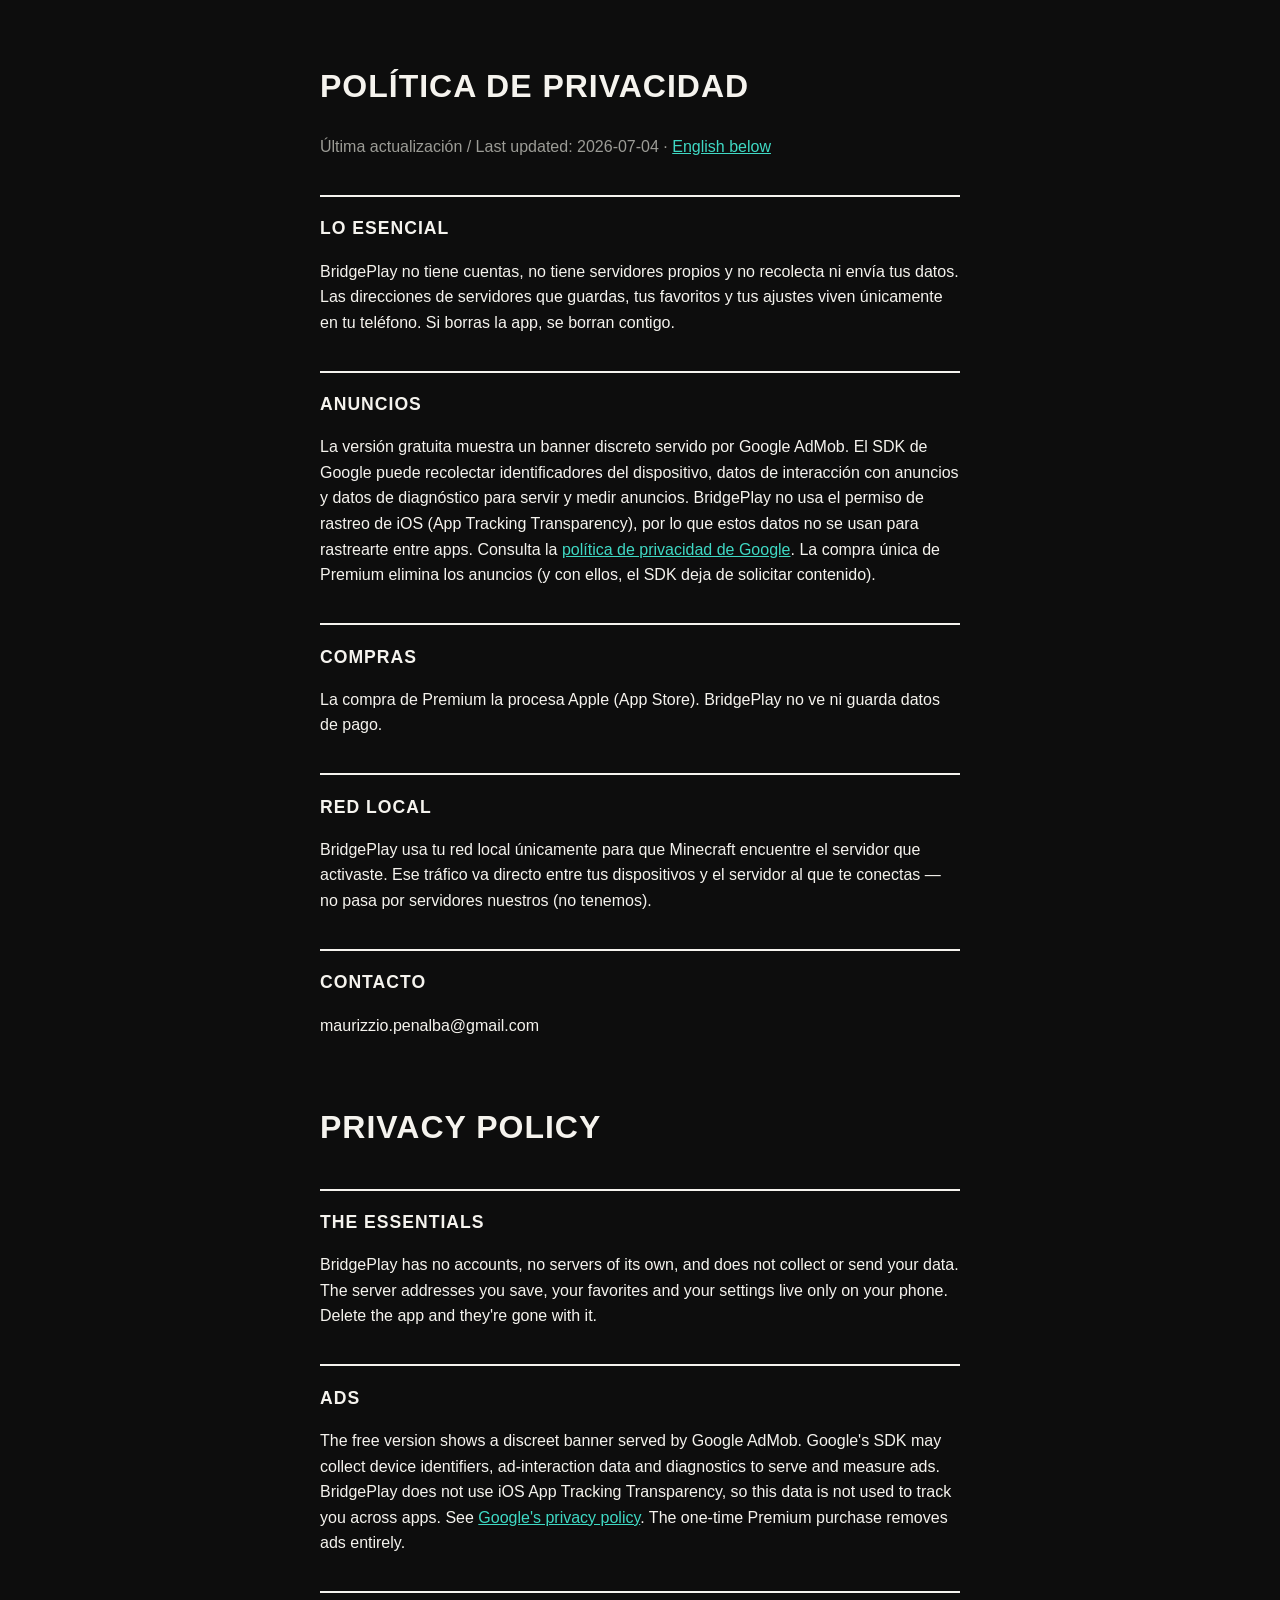
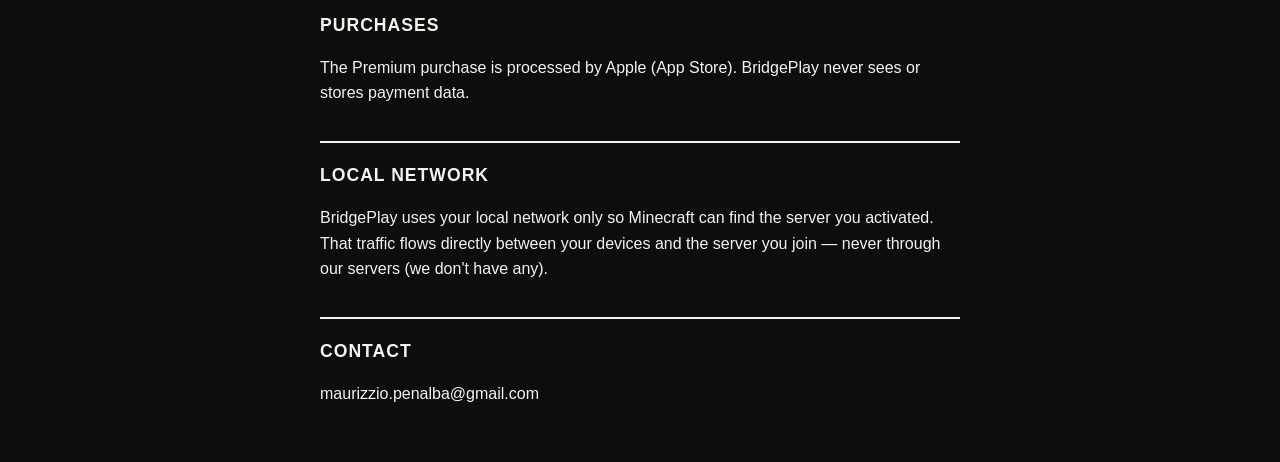
==== privacy.html @ 8f5a3509 "Sitio de soporte de BridgePlay: soporte, privacidad y banner propio" ====
<!DOCTYPE html>
<html lang="es">
<head>
<meta charset="utf-8">
<meta name="viewport" content="width=device-width, initial-scale=1">
<title>BridgePlay — Política de privacidad / Privacy Policy</title>
<style>
  body { background:#0D0D0D; color:#F5F3EE; font-family:-apple-system,Helvetica,Arial,sans-serif;
         max-width:640px; margin:0 auto; padding:40px 20px; line-height:1.6; }
  h1,h2 { text-transform:uppercase; letter-spacing:1px; }
  h2 { margin-top:2em; border-top:2px solid #F5F3EE; padding-top:1em; font-size:1.1em; }
  .dim { color:#9C9C96; }
  a { color:#3FD9C4; }
</style>
</head>
<body>
<h1>Política de privacidad</h1>
<p class="dim">Última actualización / Last updated: 2026-07-04 · <a href="#en">English below</a></p>

<h2>Lo esencial</h2>
<p>BridgePlay no tiene cuentas, no tiene servidores propios y no recolecta ni envía tus datos.
Las direcciones de servidores que guardas, tus favoritos y tus ajustes viven únicamente en tu teléfono.
Si borras la app, se borran contigo.</p>

<h2>Anuncios</h2>
<p>La versión gratuita muestra un banner discreto servido por Google AdMob. El SDK de Google puede
recolectar identificadores del dispositivo, datos de interacción con anuncios y datos de diagnóstico
para servir y medir anuncios. BridgePlay no usa el permiso de rastreo de iOS (App Tracking Transparency),
por lo que estos datos no se usan para rastrearte entre apps. Consulta la
<a href="https://policies.google.com/privacy">política de privacidad de Google</a>.
La compra única de Premium elimina los anuncios (y con ellos, el SDK deja de solicitar contenido).</p>

<h2>Compras</h2>
<p>La compra de Premium la procesa Apple (App Store). BridgePlay no ve ni guarda datos de pago.</p>

<h2>Red local</h2>
<p>BridgePlay usa tu red local únicamente para que Minecraft encuentre el servidor que activaste.
Ese tráfico va directo entre tus dispositivos y el servidor al que te conectas — no pasa por
servidores nuestros (no tenemos).</p>

<h2>Contacto</h2>
<p>maurizzio.penalba@gmail.com</p>

<h1 id="en" style="margin-top:2em;">Privacy Policy</h1>

<h2>The essentials</h2>
<p>BridgePlay has no accounts, no servers of its own, and does not collect or send your data.
The server addresses you save, your favorites and your settings live only on your phone.
Delete the app and they're gone with it.</p>

<h2>Ads</h2>
<p>The free version shows a discreet banner served by Google AdMob. Google's SDK may collect
device identifiers, ad-interaction data and diagnostics to serve and measure ads. BridgePlay does
not use iOS App Tracking Transparency, so this data is not used to track you across apps. See
<a href="https://policies.google.com/privacy">Google's privacy policy</a>.
The one-time Premium purchase removes ads entirely.</p>

<h2>Purchases</h2>
<p>The Premium purchase is processed by Apple (App Store). BridgePlay never sees or stores payment data.</p>

<h2>Local network</h2>
<p>BridgePlay uses your local network only so Minecraft can find the server you activated. That
traffic flows directly between your devices and the server you join — never through our servers
(we don't have any).</p>

<h2>Contact</h2>
<p>maurizzio.penalba@gmail.com</p>
</body>
</html>
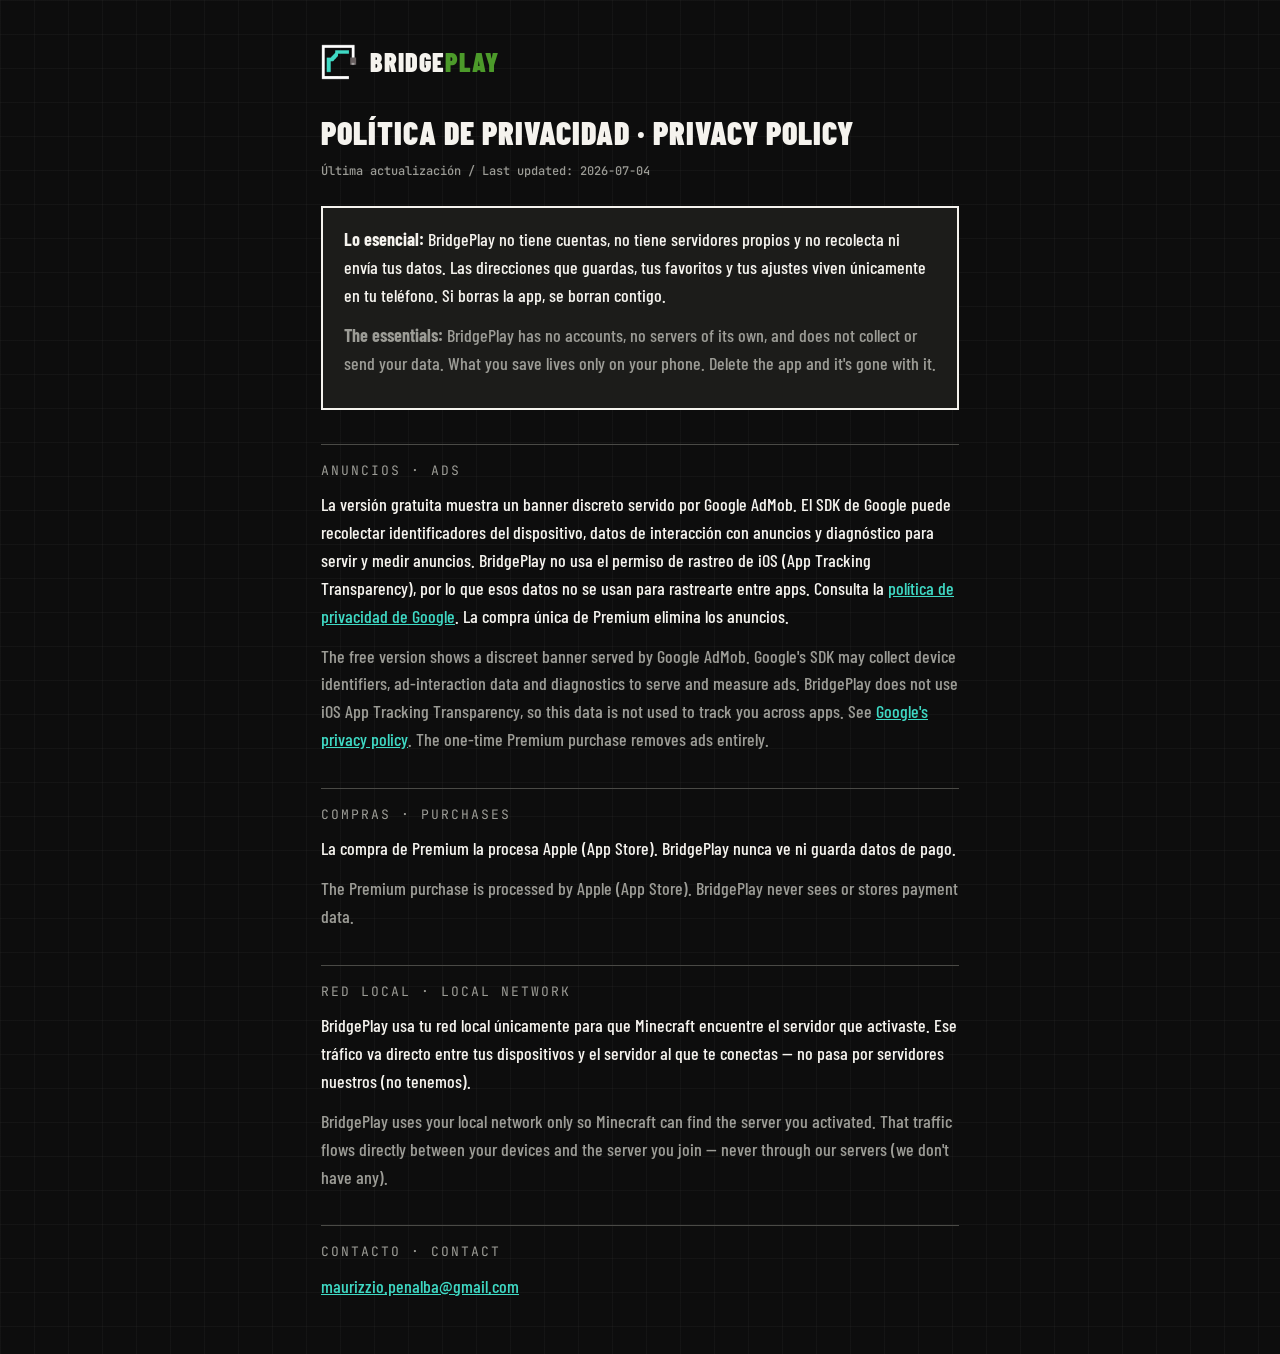
==== commit 4c647a55: "Rediseño con el sistema Bloque: Barlow Condensed + JetBrains Mono, retícula, bordes 2px, radio cero," ====
--- a/privacy.html
+++ b/privacy.html
@@ -4,66 +4,70 @@
 <meta charset="utf-8">
 <meta name="viewport" content="width=device-width, initial-scale=1">
 <title>BridgePlay — Política de privacidad / Privacy Policy</title>
+<link rel="icon" type="image/png" href="logo.png">
+<link rel="preconnect" href="https://fonts.googleapis.com">
+<link href="https://fonts.googleapis.com/css2?family=Barlow+Condensed:wght@500;600;700;900&family=JetBrains+Mono:wght@400;700&display=swap" rel="stylesheet">
 <style>
-  body { background:#0D0D0D; color:#F5F3EE; font-family:-apple-system,Helvetica,Arial,sans-serif;
-         max-width:640px; margin:0 auto; padding:40px 20px; line-height:1.6; }
-  h1,h2 { text-transform:uppercase; letter-spacing:1px; }
-  h2 { margin-top:2em; border-top:2px solid #F5F3EE; padding-top:1em; font-size:1.1em; }
-  .dim { color:#9C9C96; }
-  a { color:#3FD9C4; }
+  :root {
+    --bg:#0D0D0D; --surface:#1C1C1A; --border:#F5F3EE; --dim-border:#4A4A46;
+    --text:#F5F3EE; --dim:#9C9C96; --grass:#4C9A2A; --diamond:#3FD9C4;
+  }
+  * { box-sizing:border-box; border-radius:0 !important; }
+  body {
+    background:var(--bg);
+    background-image:
+      linear-gradient(rgba(245,243,238,.03) 1px, transparent 1px),
+      linear-gradient(90deg, rgba(245,243,238,.03) 1px, transparent 1px);
+    background-size:34px 34px;
+    color:var(--text);
+    font-family:'Barlow Condensed', sans-serif;
+    max-width:680px; margin:0 auto; padding:42px 21px; line-height:1.55;
+  }
+  .brand { display:flex; align-items:center; gap:13px; margin-bottom:8px; }
+  .brand img { width:36px; height:36px; }
+  .brand a { font-weight:900; font-size:26px; letter-spacing:1px; text-transform:uppercase;
+             color:var(--text); text-decoration:none; }
+  .brand a span { color:var(--grass); }
+  h1 { font-weight:900; font-size:32px; text-transform:uppercase; letter-spacing:1px; margin:26px 0 4px; }
+  .updated { font-family:'JetBrains Mono', monospace; font-size:12px; color:var(--dim); margin:0 0 26px; }
+  .label {
+    font-family:'JetBrains Mono', monospace; font-size:13px; letter-spacing:2px;
+    text-transform:uppercase; color:var(--dim); margin:34px 0 10px;
+    border-top:1px solid var(--dim-border); padding-top:16px;
+  }
+  p { font-size:18px; font-weight:500; margin:0 0 12px; }
+  .en { color:var(--dim); }
+  a { color:var(--diamond); }
+  .essential { background:var(--surface); border:2px solid var(--border); padding:18px 21px; }
 </style>
 </head>
 <body>
-<h1>Política de privacidad</h1>
-<p class="dim">Última actualización / Last updated: 2026-07-04 · <a href="#en">English below</a></p>
+<div class="brand">
+  <img src="logo.png" alt="BridgePlay">
+  <a href="index.html">Bridge<span>Play</span></a>
+</div>
 
-<h2>Lo esencial</h2>
-<p>BridgePlay no tiene cuentas, no tiene servidores propios y no recolecta ni envía tus datos.
-Las direcciones de servidores que guardas, tus favoritos y tus ajustes viven únicamente en tu teléfono.
-Si borras la app, se borran contigo.</p>
+<h1>Política de privacidad · Privacy Policy</h1>
+<p class="updated">Última actualización / Last updated: 2026-07-04</p>
 
-<h2>Anuncios</h2>
-<p>La versión gratuita muestra un banner discreto servido por Google AdMob. El SDK de Google puede
-recolectar identificadores del dispositivo, datos de interacción con anuncios y datos de diagnóstico
-para servir y medir anuncios. BridgePlay no usa el permiso de rastreo de iOS (App Tracking Transparency),
-por lo que estos datos no se usan para rastrearte entre apps. Consulta la
-<a href="https://policies.google.com/privacy">política de privacidad de Google</a>.
-La compra única de Premium elimina los anuncios (y con ellos, el SDK deja de solicitar contenido).</p>
+<div class="essential">
+  <p><strong>Lo esencial:</strong> BridgePlay no tiene cuentas, no tiene servidores propios y no recolecta ni envía tus datos. Las direcciones que guardas, tus favoritos y tus ajustes viven únicamente en tu teléfono. Si borras la app, se borran contigo.</p>
+  <p class="en"><strong>The essentials:</strong> BridgePlay has no accounts, no servers of its own, and does not collect or send your data. What you save lives only on your phone. Delete the app and it's gone with it.</p>
+</div>
 
-<h2>Compras</h2>
-<p>La compra de Premium la procesa Apple (App Store). BridgePlay no ve ni guarda datos de pago.</p>
+<div class="label">Anuncios · Ads</div>
+<p>La versión gratuita muestra un banner discreto servido por Google AdMob. El SDK de Google puede recolectar identificadores del dispositivo, datos de interacción con anuncios y diagnóstico para servir y medir anuncios. BridgePlay no usa el permiso de rastreo de iOS (App Tracking Transparency), por lo que esos datos no se usan para rastrearte entre apps. Consulta la <a href="https://policies.google.com/privacy">política de privacidad de Google</a>. La compra única de Premium elimina los anuncios.</p>
+<p class="en">The free version shows a discreet banner served by Google AdMob. Google's SDK may collect device identifiers, ad-interaction data and diagnostics to serve and measure ads. BridgePlay does not use iOS App Tracking Transparency, so this data is not used to track you across apps. See <a href="https://policies.google.com/privacy">Google's privacy policy</a>. The one-time Premium purchase removes ads entirely.</p>
 
-<h2>Red local</h2>
-<p>BridgePlay usa tu red local únicamente para que Minecraft encuentre el servidor que activaste.
-Ese tráfico va directo entre tus dispositivos y el servidor al que te conectas — no pasa por
-servidores nuestros (no tenemos).</p>
+<div class="label">Compras · Purchases</div>
+<p>La compra de Premium la procesa Apple (App Store). BridgePlay nunca ve ni guarda datos de pago.</p>
+<p class="en">The Premium purchase is processed by Apple (App Store). BridgePlay never sees or stores payment data.</p>
 
-<h2>Contacto</h2>
-<p>maurizzio.penalba@gmail.com</p>
+<div class="label">Red local · Local network</div>
+<p>BridgePlay usa tu red local únicamente para que Minecraft encuentre el servidor que activaste. Ese tráfico va directo entre tus dispositivos y el servidor al que te conectas — no pasa por servidores nuestros (no tenemos).</p>
+<p class="en">BridgePlay uses your local network only so Minecraft can find the server you activated. That traffic flows directly between your devices and the server you join — never through our servers (we don't have any).</p>
 
-<h1 id="en" style="margin-top:2em;">Privacy Policy</h1>
-
-<h2>The essentials</h2>
-<p>BridgePlay has no accounts, no servers of its own, and does not collect or send your data.
-The server addresses you save, your favorites and your settings live only on your phone.
-Delete the app and they're gone with it.</p>
-
-<h2>Ads</h2>
-<p>The free version shows a discreet banner served by Google AdMob. Google's SDK may collect
-device identifiers, ad-interaction data and diagnostics to serve and measure ads. BridgePlay does
-not use iOS App Tracking Transparency, so this data is not used to track you across apps. See
-<a href="https://policies.google.com/privacy">Google's privacy policy</a>.
-The one-time Premium purchase removes ads entirely.</p>
-
-<h2>Purchases</h2>
-<p>The Premium purchase is processed by Apple (App Store). BridgePlay never sees or stores payment data.</p>
-
-<h2>Local network</h2>
-<p>BridgePlay uses your local network only so Minecraft can find the server you activated. That
-traffic flows directly between your devices and the server you join — never through our servers
-(we don't have any).</p>
-
-<h2>Contact</h2>
-<p>maurizzio.penalba@gmail.com</p>
+<div class="label">Contacto · Contact</div>
+<p><a href="mailto:maurizzio.penalba@gmail.com">maurizzio.penalba@gmail.com</a></p>
 </body>
 </html>
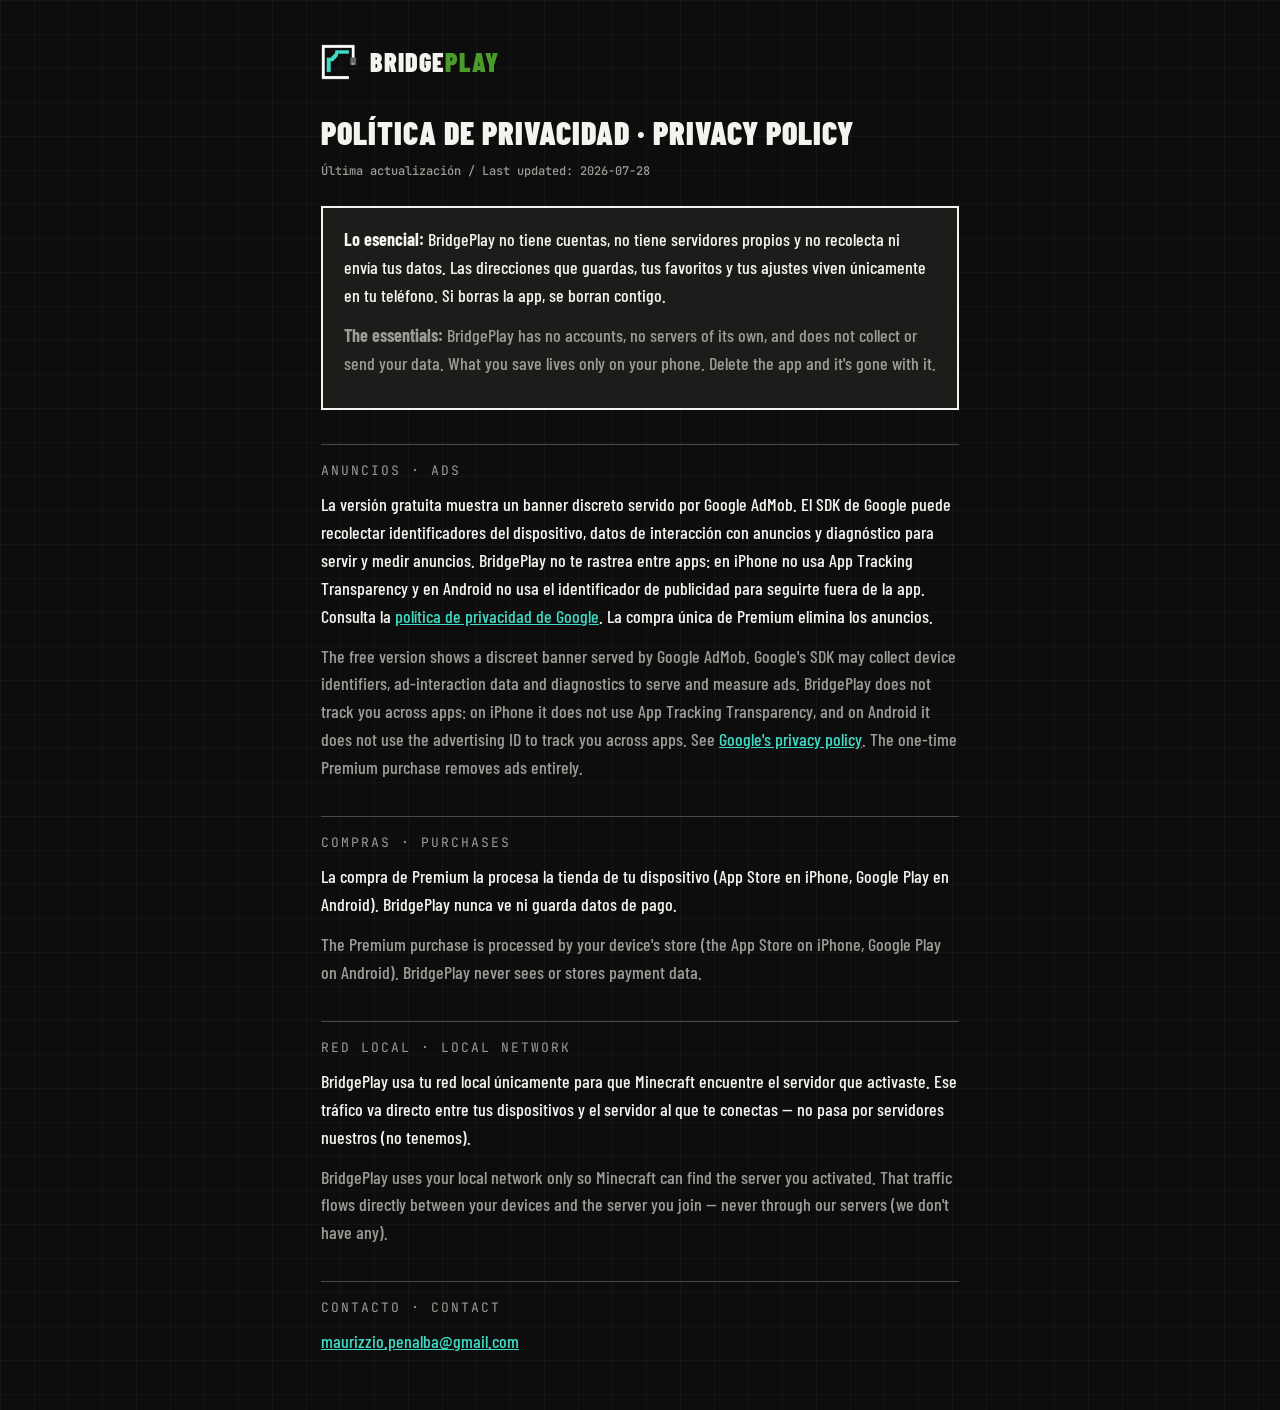
==== commit 11b61f27: "Privacidad: cubrir Android además de iOS (compras por Google Play; rastreo en ambas plataformas) La " ====
--- a/privacy.html
+++ b/privacy.html
@@ -48,7 +48,7 @@
 </div>
 
 <h1>Política de privacidad · Privacy Policy</h1>
-<p class="updated">Última actualización / Last updated: 2026-07-04</p>
+<p class="updated">Última actualización / Last updated: 2026-07-28</p>
 
 <div class="essential">
   <p><strong>Lo esencial:</strong> BridgePlay no tiene cuentas, no tiene servidores propios y no recolecta ni envía tus datos. Las direcciones que guardas, tus favoritos y tus ajustes viven únicamente en tu teléfono. Si borras la app, se borran contigo.</p>
@@ -56,12 +56,12 @@
 </div>
 
 <div class="label">Anuncios · Ads</div>
-<p>La versión gratuita muestra un banner discreto servido por Google AdMob. El SDK de Google puede recolectar identificadores del dispositivo, datos de interacción con anuncios y diagnóstico para servir y medir anuncios. BridgePlay no usa el permiso de rastreo de iOS (App Tracking Transparency), por lo que esos datos no se usan para rastrearte entre apps. Consulta la <a href="https://policies.google.com/privacy">política de privacidad de Google</a>. La compra única de Premium elimina los anuncios.</p>
-<p class="en">The free version shows a discreet banner served by Google AdMob. Google's SDK may collect device identifiers, ad-interaction data and diagnostics to serve and measure ads. BridgePlay does not use iOS App Tracking Transparency, so this data is not used to track you across apps. See <a href="https://policies.google.com/privacy">Google's privacy policy</a>. The one-time Premium purchase removes ads entirely.</p>
+<p>La versión gratuita muestra un banner discreto servido por Google AdMob. El SDK de Google puede recolectar identificadores del dispositivo, datos de interacción con anuncios y diagnóstico para servir y medir anuncios. BridgePlay no te rastrea entre apps: en iPhone no usa App Tracking Transparency y en Android no usa el identificador de publicidad para seguirte fuera de la app. Consulta la <a href="https://policies.google.com/privacy">política de privacidad de Google</a>. La compra única de Premium elimina los anuncios.</p>
+<p class="en">The free version shows a discreet banner served by Google AdMob. Google's SDK may collect device identifiers, ad-interaction data and diagnostics to serve and measure ads. BridgePlay does not track you across apps: on iPhone it does not use App Tracking Transparency, and on Android it does not use the advertising ID to track you across apps. See <a href="https://policies.google.com/privacy">Google's privacy policy</a>. The one-time Premium purchase removes ads entirely.</p>
 
 <div class="label">Compras · Purchases</div>
-<p>La compra de Premium la procesa Apple (App Store). BridgePlay nunca ve ni guarda datos de pago.</p>
-<p class="en">The Premium purchase is processed by Apple (App Store). BridgePlay never sees or stores payment data.</p>
+<p>La compra de Premium la procesa la tienda de tu dispositivo (App Store en iPhone, Google Play en Android). BridgePlay nunca ve ni guarda datos de pago.</p>
+<p class="en">The Premium purchase is processed by your device's store (the App Store on iPhone, Google Play on Android). BridgePlay never sees or stores payment data.</p>
 
 <div class="label">Red local · Local network</div>
 <p>BridgePlay usa tu red local únicamente para que Minecraft encuentre el servidor que activaste. Ese tráfico va directo entre tus dispositivos y el servidor al que te conectas — no pasa por servidores nuestros (no tenemos).</p>
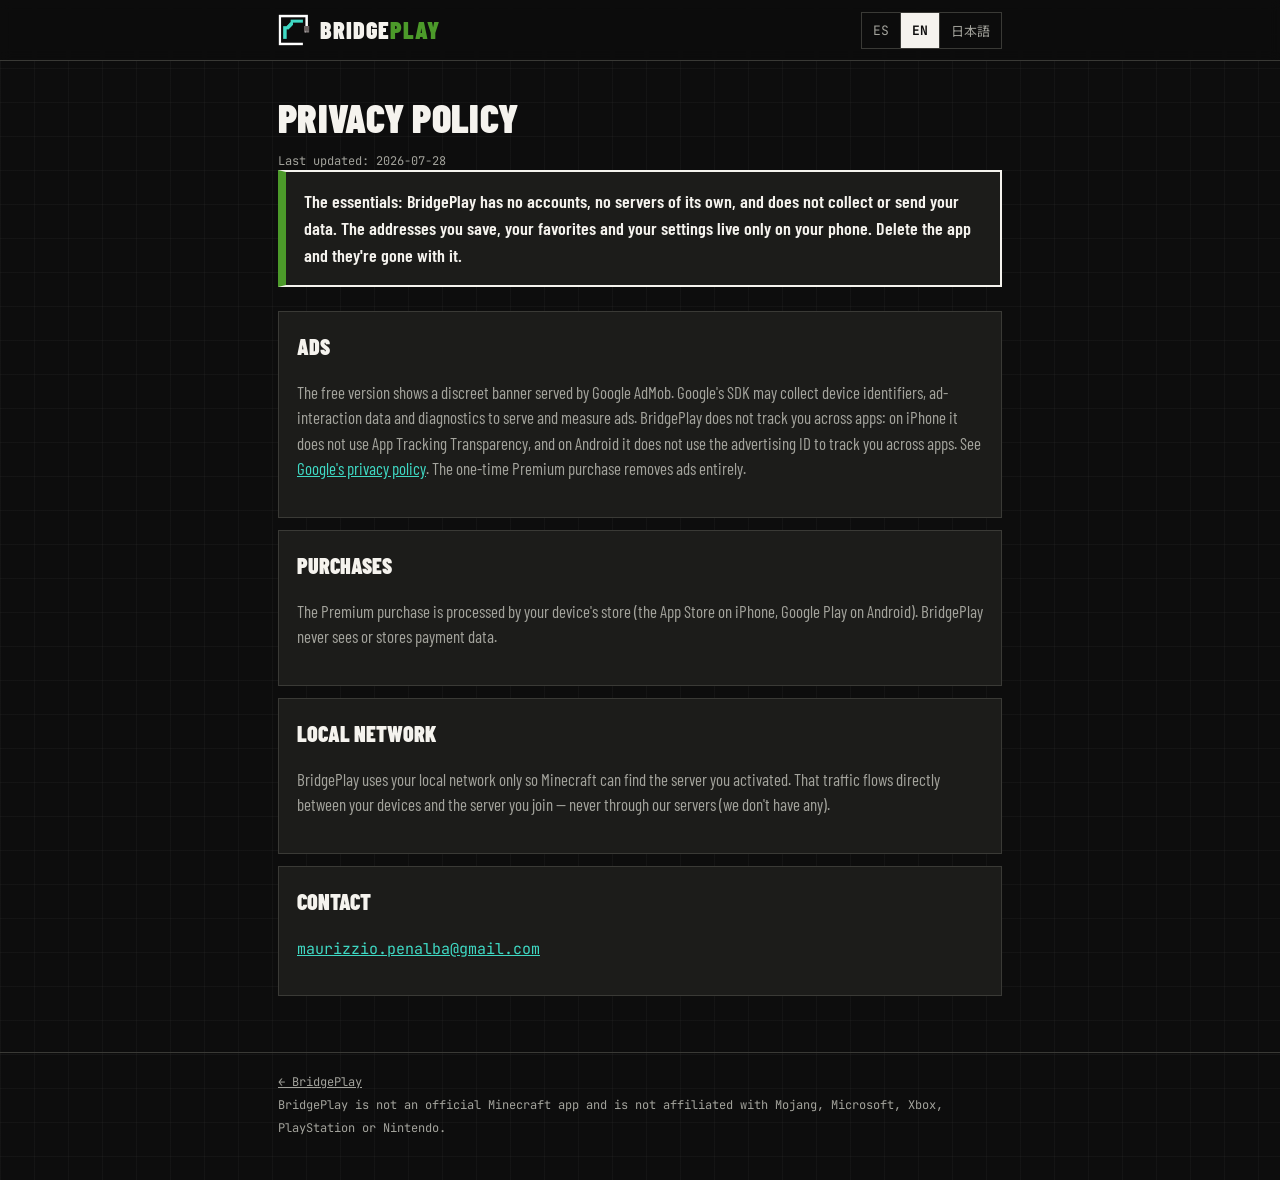
==== commit 3e76b93a: "Web: selector de idioma (ES · EN · 日本語), japonés completo y diseño renovado - Cada idioma por separa" ====
--- a/privacy.html
+++ b/privacy.html
@@ -1,73 +1,82 @@
 <!DOCTYPE html>
-<html lang="es">
+<html lang="es"
+  data-title-es="Política de privacidad — BridgePlay"
+  data-title-en="Privacy Policy — BridgePlay"
+  data-title-ja="プライバシーポリシー — BridgePlay">
 <head>
 <meta charset="utf-8">
 <meta name="viewport" content="width=device-width, initial-scale=1">
-<title>BridgePlay — Política de privacidad / Privacy Policy</title>
+<title>Política de privacidad — BridgePlay</title>
+<meta name="description" content="BridgePlay no tiene cuentas ni servidores propios y no recolecta tus datos. BridgePlay has no accounts, no servers of its own, and does not collect your data.">
 <link rel="icon" type="image/png" href="logo.png">
 <link rel="preconnect" href="https://fonts.googleapis.com">
-<link href="https://fonts.googleapis.com/css2?family=Barlow+Condensed:wght@500;600;700;900&family=JetBrains+Mono:wght@400;700&display=swap" rel="stylesheet">
-<style>
-  :root {
-    --bg:#0D0D0D; --surface:#1C1C1A; --border:#F5F3EE; --dim-border:#4A4A46;
-    --text:#F5F3EE; --dim:#9C9C96; --grass:#4C9A2A; --diamond:#3FD9C4;
-  }
-  * { box-sizing:border-box; border-radius:0 !important; }
-  body {
-    background:var(--bg);
-    background-image:
-      linear-gradient(rgba(245,243,238,.03) 1px, transparent 1px),
-      linear-gradient(90deg, rgba(245,243,238,.03) 1px, transparent 1px);
-    background-size:34px 34px;
-    color:var(--text);
-    font-family:'Barlow Condensed', sans-serif;
-    max-width:680px; margin:0 auto; padding:42px 21px; line-height:1.55;
-  }
-  .brand { display:flex; align-items:center; gap:13px; margin-bottom:8px; }
-  .brand img { width:36px; height:36px; }
-  .brand a { font-weight:900; font-size:26px; letter-spacing:1px; text-transform:uppercase;
-             color:var(--text); text-decoration:none; }
-  .brand a span { color:var(--grass); }
-  h1 { font-weight:900; font-size:32px; text-transform:uppercase; letter-spacing:1px; margin:26px 0 4px; }
-  .updated { font-family:'JetBrains Mono', monospace; font-size:12px; color:var(--dim); margin:0 0 26px; }
-  .label {
-    font-family:'JetBrains Mono', monospace; font-size:13px; letter-spacing:2px;
-    text-transform:uppercase; color:var(--dim); margin:34px 0 10px;
-    border-top:1px solid var(--dim-border); padding-top:16px;
-  }
-  p { font-size:18px; font-weight:500; margin:0 0 12px; }
-  .en { color:var(--dim); }
-  a { color:var(--diamond); }
-  .essential { background:var(--surface); border:2px solid var(--border); padding:18px 21px; }
-</style>
+<link rel="preconnect" href="https://fonts.gstatic.com" crossorigin>
+<link href="https://fonts.googleapis.com/css2?family=Barlow+Condensed:wght@500;600;700;900&family=JetBrains+Mono:wght@400;700&family=Noto+Sans+JP:wght@400;500;700;900&display=swap" rel="stylesheet">
+<link rel="stylesheet" href="site.css?v=20261006b">
+<script src="lang.js?v=20261006b"></script>
 </head>
 <body>
-<div class="brand">
-  <img src="logo.png" alt="BridgePlay">
-  <a href="index.html">Bridge<span>Play</span></a>
+
+<header class="top"><div class="wrap">
+  <a class="brand" href="./"><img src="logo.png" alt=""><b>BRIDGE<span>PLAY</span></b></a>
+  <nav class="langs" aria-label="Idioma / Language / 言語">
+    <button type="button" data-set="es" aria-pressed="true">ES</button>
+    <button type="button" data-set="en" aria-pressed="false">EN</button>
+    <button type="button" data-set="ja" aria-pressed="false">日本語</button>
+  </nav>
+</div></header>
+
+<main class="wrap doc">
+
+<div data-l="es">
+  <h1>Política de privacidad</h1>
+  <p class="note">Última actualización: 2026-07-28</p>
+  <div class="essential">Lo esencial: BridgePlay no tiene cuentas, no tiene servidores propios y no recolecta ni envía tus datos. Las direcciones que guardas, tus favoritos y tus ajustes viven únicamente en tu teléfono. Si borras la app, se borran con ella.</div>
+  <div class="card"><h2>Anuncios</h2>
+    <p>La versión gratuita muestra un banner discreto servido por Google AdMob. El SDK de Google puede recolectar identificadores del dispositivo, datos de interacción con anuncios y diagnóstico para servir y medir anuncios. BridgePlay no te rastrea entre apps: en iPhone no usa App Tracking Transparency y en Android no usa el identificador de publicidad para seguirte fuera de la app. Consulta la <a href="https://policies.google.com/privacy">política de privacidad de Google</a>. La compra única de Premium elimina los anuncios.</p></div>
+  <div class="card"><h2>Compras</h2>
+    <p>La compra de Premium la procesa la tienda de tu dispositivo (App Store en iPhone, Google Play en Android). BridgePlay nunca ve ni guarda datos de pago.</p></div>
+  <div class="card"><h2>Red local</h2>
+    <p>BridgePlay usa tu red local únicamente para que Minecraft encuentre el servidor que activaste. Ese tráfico va directo entre tus dispositivos y el servidor al que te conectas: no pasa por servidores nuestros (no tenemos).</p></div>
+  <div class="card"><h2>Contacto</h2>
+    <p><a class="mail" href="mailto:maurizzio.penalba@gmail.com">maurizzio.penalba@gmail.com</a></p></div>
 </div>
 
-<h1>Política de privacidad · Privacy Policy</h1>
-<p class="updated">Última actualización / Last updated: 2026-07-28</p>
-
-<div class="essential">
-  <p><strong>Lo esencial:</strong> BridgePlay no tiene cuentas, no tiene servidores propios y no recolecta ni envía tus datos. Las direcciones que guardas, tus favoritos y tus ajustes viven únicamente en tu teléfono. Si borras la app, se borran contigo.</p>
-  <p class="en"><strong>The essentials:</strong> BridgePlay has no accounts, no servers of its own, and does not collect or send your data. What you save lives only on your phone. Delete the app and it's gone with it.</p>
+<div data-l="en">
+  <h1>Privacy Policy</h1>
+  <p class="note">Last updated: 2026-07-28</p>
+  <div class="essential">The essentials: BridgePlay has no accounts, no servers of its own, and does not collect or send your data. The addresses you save, your favorites and your settings live only on your phone. Delete the app and they're gone with it.</div>
+  <div class="card"><h2>Ads</h2>
+    <p>The free version shows a discreet banner served by Google AdMob. Google's SDK may collect device identifiers, ad-interaction data and diagnostics to serve and measure ads. BridgePlay does not track you across apps: on iPhone it does not use App Tracking Transparency, and on Android it does not use the advertising ID to track you across apps. See <a href="https://policies.google.com/privacy">Google's privacy policy</a>. The one-time Premium purchase removes ads entirely.</p></div>
+  <div class="card"><h2>Purchases</h2>
+    <p>The Premium purchase is processed by your device's store (the App Store on iPhone, Google Play on Android). BridgePlay never sees or stores payment data.</p></div>
+  <div class="card"><h2>Local network</h2>
+    <p>BridgePlay uses your local network only so Minecraft can find the server you activated. That traffic flows directly between your devices and the server you join — never through our servers (we don't have any).</p></div>
+  <div class="card"><h2>Contact</h2>
+    <p><a class="mail" href="mailto:maurizzio.penalba@gmail.com">maurizzio.penalba@gmail.com</a></p></div>
 </div>
 
-<div class="label">Anuncios · Ads</div>
-<p>La versión gratuita muestra un banner discreto servido por Google AdMob. El SDK de Google puede recolectar identificadores del dispositivo, datos de interacción con anuncios y diagnóstico para servir y medir anuncios. BridgePlay no te rastrea entre apps: en iPhone no usa App Tracking Transparency y en Android no usa el identificador de publicidad para seguirte fuera de la app. Consulta la <a href="https://policies.google.com/privacy">política de privacidad de Google</a>. La compra única de Premium elimina los anuncios.</p>
-<p class="en">The free version shows a discreet banner served by Google AdMob. Google's SDK may collect device identifiers, ad-interaction data and diagnostics to serve and measure ads. BridgePlay does not track you across apps: on iPhone it does not use App Tracking Transparency, and on Android it does not use the advertising ID to track you across apps. See <a href="https://policies.google.com/privacy">Google's privacy policy</a>. The one-time Premium purchase removes ads entirely.</p>
+<div data-l="ja">
+  <h1>プライバシーポリシー</h1>
+  <p class="note">最終更新日：2026年7月28日（日本語版の追加：2026年10月6日）</p>
+  <div class="essential">要点：BridgePlayにはアカウントも独自のサーバーもなく、ユーザーのデータを収集・送信することはありません。保存したサーバーのアドレス、お気に入り、設定は、すべてスマホの中だけに保存されます。アプリを削除すると、これらのデータも一緒に削除されます。</div>
+  <div class="card"><h2>広告</h2>
+    <p>無料版では、Google AdMobが配信する控えめなバナー広告を表示します。広告の配信と効果測定のため、GoogleのSDKが端末の識別子、広告の操作に関するデータ、診断データを収集する場合があります。BridgePlayが、ほかのアプリをまたいでユーザーを追跡することはありません。iPhoneではApp Tracking Transparencyを使用せず、Androidでは広告IDをアプリの外での追跡に使用しません。詳しくは<a href="https://policies.google.com/privacy">Googleのプライバシーポリシー</a>をご覧ください。プレミアム（買い切り）を購入すると、広告はすべて表示されなくなります。</p></div>
+  <div class="card"><h2>購入</h2>
+    <p>プレミアムの購入は、お使いの端末のストア（iPhoneはApp Store、AndroidはGoogle Play）が処理します。BridgePlayが支払い情報を見たり保存したりすることはありません。</p></div>
+  <div class="card"><h2>ローカルネットワーク</h2>
+    <p>BridgePlayがローカルネットワークを使うのは、有効にしたサーバーをMinecraftに見つけてもらうためだけです。この通信はお使いの機器と参加先のサーバーの間で直接行われ、BridgePlay側のサーバーを経由することはありません（BridgePlayはサーバーを持っていません）。</p></div>
+  <div class="card"><h2>お問い合わせ</h2>
+    <p><a class="mail" href="mailto:maurizzio.penalba@gmail.com">maurizzio.penalba@gmail.com</a></p></div>
+</div>
 
-<div class="label">Compras · Purchases</div>
-<p>La compra de Premium la procesa la tienda de tu dispositivo (App Store en iPhone, Google Play en Android). BridgePlay nunca ve ni guarda datos de pago.</p>
-<p class="en">The Premium purchase is processed by your device's store (the App Store on iPhone, Google Play on Android). BridgePlay never sees or stores payment data.</p>
+</main>
 
-<div class="label">Red local · Local network</div>
-<p>BridgePlay usa tu red local únicamente para que Minecraft encuentre el servidor que activaste. Ese tráfico va directo entre tus dispositivos y el servidor al que te conectas — no pasa por servidores nuestros (no tenemos).</p>
-<p class="en">BridgePlay uses your local network only so Minecraft can find the server you activated. That traffic flows directly between your devices and the server you join — never through our servers (we don't have any).</p>
-
-<div class="label">Contacto · Contact</div>
-<p><a href="mailto:maurizzio.penalba@gmail.com">maurizzio.penalba@gmail.com</a></p>
+<footer class="foot"><div class="wrap">
+  <a href="./">← BridgePlay</a><br>
+  <span data-l="es">BridgePlay no es una app oficial de Minecraft y no está afiliada a Mojang, Microsoft, Xbox, PlayStation ni Nintendo.</span>
+  <span data-l="en">BridgePlay is not an official Minecraft app and is not affiliated with Mojang, Microsoft, Xbox, PlayStation or Nintendo.</span>
+  <span data-l="ja">BridgePlayはMinecraftの公式アプリではありません。Mojang、Microsoft、Xbox、PlayStation、任天堂とは提携していません。</span>
+</div></footer>
 </body>
 </html>
--- a/site.css
+++ b/site.css
@@ -0,0 +1,127 @@
+/* Sistema "Bloque" de BridgePlay (DESIGN_SYSTEM.md del repo de la app):
+   radio cero, borde de 2px solo en lo importante, verde = acción. */
+:root {
+  --bg:#0D0D0D; --surface:#1C1C1A; --surface2:#24241F; --border:#F5F3EE; --line:#3A3A36;
+  --text:#F5F3EE; --dim:#A3A39C; --grass:#4C9A2A; --diamond:#3FD9C4; --gold:#E8B923;
+  --head:'Barlow Condensed', 'Noto Sans JP', sans-serif;
+  --body:'Barlow Condensed', 'Noto Sans JP', sans-serif;
+  --mono:'JetBrains Mono', 'Noto Sans JP', monospace;
+}
+* { box-sizing:border-box; border-radius:0 !important; }
+html { -webkit-text-size-adjust:100%; }
+body {
+  margin:0; background:var(--bg); color:var(--text); font-family:var(--body); line-height:1.5;
+  background-image:
+    linear-gradient(rgba(245,243,238,.03) 1px, transparent 1px),
+    linear-gradient(90deg, rgba(245,243,238,.03) 1px, transparent 1px);
+  background-size:34px 34px;
+}
+a { color:var(--diamond); }
+.wrap { max-width:760px; margin:0 auto; padding:0 18px; }
+
+/* Idiomas: solo se ve el bloque del idioma elegido (sin JS: español). */
+html:not([data-lang]) [data-l]:not([data-l="es"]),
+html[data-lang="es"] [data-l]:not([data-l="es"]),
+html[data-lang="en"] [data-l]:not([data-l="en"]),
+html[data-lang="ja"] [data-l]:not([data-l="ja"]) { display:none !important; }
+html[data-lang="ja"] { --head:'Noto Sans JP', sans-serif; --body:'Noto Sans JP', sans-serif; }
+html[data-lang="ja"] body { line-height:1.7; }
+/* Japonés: cortar líneas por frases, no a mitad de palabra (Chrome; Safari lo ignora). */
+html[data-lang="ja"] h1, html[data-lang="ja"] h2, html[data-lang="ja"] summary, html[data-lang="ja"] .perk h3 { word-break:auto-phrase; }
+
+/* Barra superior */
+.top { position:sticky; top:0; z-index:5; background:rgba(13,13,13,.92); backdrop-filter:blur(6px);
+  border-bottom:1px solid var(--line); }
+.top .wrap { display:flex; align-items:center; justify-content:space-between; height:60px; gap:12px; }
+.brand { display:flex; align-items:center; gap:10px; text-decoration:none; color:var(--text); }
+.brand img { width:32px; height:32px; }
+.brand b { font-family:'Barlow Condensed', sans-serif; font-weight:900; font-size:24px; letter-spacing:1px; }
+.brand b span { color:var(--grass); }
+.langs { display:flex; border:1px solid var(--line); }
+.langs button { appearance:none; background:none; border:0; color:var(--dim); cursor:pointer;
+  font-family:var(--mono); font-size:13px; padding:8px 11px; }
+.langs button + button { border-left:1px solid var(--line); }
+.langs button[aria-pressed="true"] { background:var(--text); color:var(--bg); font-weight:700; }
+.langs button:focus-visible { outline:2px solid var(--diamond); outline-offset:-2px; }
+
+/* Portada */
+.hero { padding:44px 0 8px; display:grid; grid-template-columns:1.25fr .75fr; gap:28px; align-items:center; }
+@media (max-width:640px) { .hero { grid-template-columns:1fr; padding-top:30px; } .hero .phone { display:none; } }
+h1 { font-family:var(--head); font-weight:900; font-size:46px; line-height:1.02; margin:0 0 14px;
+  text-transform:uppercase; letter-spacing:.3px; }
+html[data-lang="ja"] h1 { font-size:34px; line-height:1.3; text-transform:none; letter-spacing:0; }
+h1 em { font-style:normal; color:var(--grass); }
+.lead { font-size:21px; font-weight:600; margin:0 0 22px; color:var(--text); }
+html[data-lang="ja"] .lead { font-size:17px; font-weight:500; }
+.phone img { width:100%; max-width:250px; display:block; margin-left:auto; border:1px solid var(--line); }
+
+.get { display:grid; grid-template-columns:1fr 1fr; gap:12px; }
+@media (max-width:420px) { .get { grid-template-columns:1fr; } }
+.cta { display:flex; align-items:center; gap:12px; text-decoration:none; color:var(--text);
+  background:var(--surface); border:2px solid var(--border); border-left:8px solid var(--grass); padding:14px 16px; }
+.cta:hover { background:var(--surface2); }
+.cta .t1 { font-family:var(--head); font-weight:900; font-size:24px; line-height:1.1; }
+.cta .t2 { font-family:var(--mono); font-size:12px; color:var(--dim); }
+.note { font-family:var(--mono); font-size:12px; color:var(--dim); margin:12px 0 0; }
+
+/* Secciones */
+.label { font-family:var(--mono); font-size:13px; letter-spacing:2px; text-transform:uppercase;
+  color:var(--dim); margin:48px 0 14px; }
+html[data-lang="ja"] .label { letter-spacing:1px; }
+.steps { list-style:none; margin:0; padding:0; counter-reset:s; }
+.steps li { display:grid; grid-template-columns:38px 1fr; gap:14px; align-items:start; padding:10px 0;
+  font-size:19px; font-weight:600; counter-increment:s; }
+html[data-lang="ja"] .steps li { font-size:16px; font-weight:500; }
+.steps li::before { content:counter(s); width:38px; height:38px; display:grid; place-items:center;
+  border:1px solid var(--grass); color:var(--grass); font-family:var(--mono); font-weight:700; }
+.steps small { display:block; color:var(--dim); font-weight:500; font-size:16px; }
+html[data-lang="ja"] .steps small { font-size:14px; }
+
+.shots { display:flex; gap:12px; overflow-x:auto; scroll-snap-type:x mandatory; padding-bottom:8px; }
+.shots img { flex:0 0 auto; width:200px; scroll-snap-align:start; border:1px solid var(--line); }
+
+.perks { display:grid; grid-template-columns:1fr 1fr; gap:10px; }
+@media (max-width:560px) { .perks { grid-template-columns:1fr; } }
+.perk { border:1px solid var(--line); padding:14px 16px; background:rgba(28,28,26,.6); }
+.perk h3 { margin:0 0 4px; font-family:var(--head); font-size:19px; font-weight:700; text-transform:uppercase; }
+html[data-lang="ja"] .perk h3 { font-size:16px; text-transform:none; }
+.perk p { margin:0; font-size:16px; color:var(--dim); }
+html[data-lang="ja"] .perk p { font-size:14px; }
+
+/* Preguntas: temas que se abren al tocarlos (como la Ayuda de la app) */
+details { border:1px solid var(--line); background:rgba(28,28,26,.6); margin:0 0 8px; }
+details[open] { background:var(--surface); }
+summary { list-style:none; cursor:pointer; padding:15px 48px 15px 16px; position:relative;
+  font-family:var(--head); font-size:19px; font-weight:700; }
+html[data-lang="ja"] summary { font-size:16px; }
+summary::-webkit-details-marker { display:none; }
+summary::after { content:"+"; position:absolute; right:16px; top:50%; transform:translateY(-50%);
+  font-family:var(--mono); font-size:20px; color:var(--dim); }
+details[open] summary::after { content:"−"; }
+details > div { padding:0 16px 16px; color:var(--dim); font-size:17px; }
+html[data-lang="ja"] details > div { font-size:15px; }
+details > div p { margin:0 0 8px; }
+details ol, details ul { margin:0 0 8px; padding-left:22px; }
+details li { margin:4px 0; }
+code { font-family:var(--mono); font-size:.86em; background:#000; border:1px solid var(--line); padding:1px 5px; color:var(--text); }
+
+.card { background:var(--surface); border:1px solid var(--line); padding:18px; }
+.card h2 { font-family:var(--head); font-size:22px; font-weight:900; text-transform:uppercase; margin:0 0 8px; }
+html[data-lang="ja"] .card h2 { font-size:18px; text-transform:none; }
+.card p, .card li { color:var(--dim); font-size:17px; }
+html[data-lang="ja"] .card p, html[data-lang="ja"] .card li { font-size:15px; }
+.mail { font-family:var(--mono); font-size:15px; }
+
+/* Páginas de texto (guía, privacidad) */
+.doc { padding-top:36px; }
+@media (max-width:560px) { h1 { font-size:38px; } .doc h1 { font-size:32px; } }
+.doc h1 { font-size:40px; }
+html[data-lang="ja"] .doc h1 { font-size:28px; }
+.doc .lead { font-size:19px; }
+.doc .card { margin:0 0 12px; }
+.essential { border:2px solid var(--border); border-left:8px solid var(--grass); background:var(--surface); padding:16px 18px; margin:0 0 24px; font-size:18px; font-weight:600; }
+html[data-lang="ja"] .essential { font-size:15px; font-weight:500; }
+
+.foot { font-family:var(--mono); font-size:12px; color:var(--dim); border-top:1px solid var(--line);
+  margin-top:56px; padding:18px 0 40px; line-height:1.9; }
+.foot a { color:var(--dim); }
